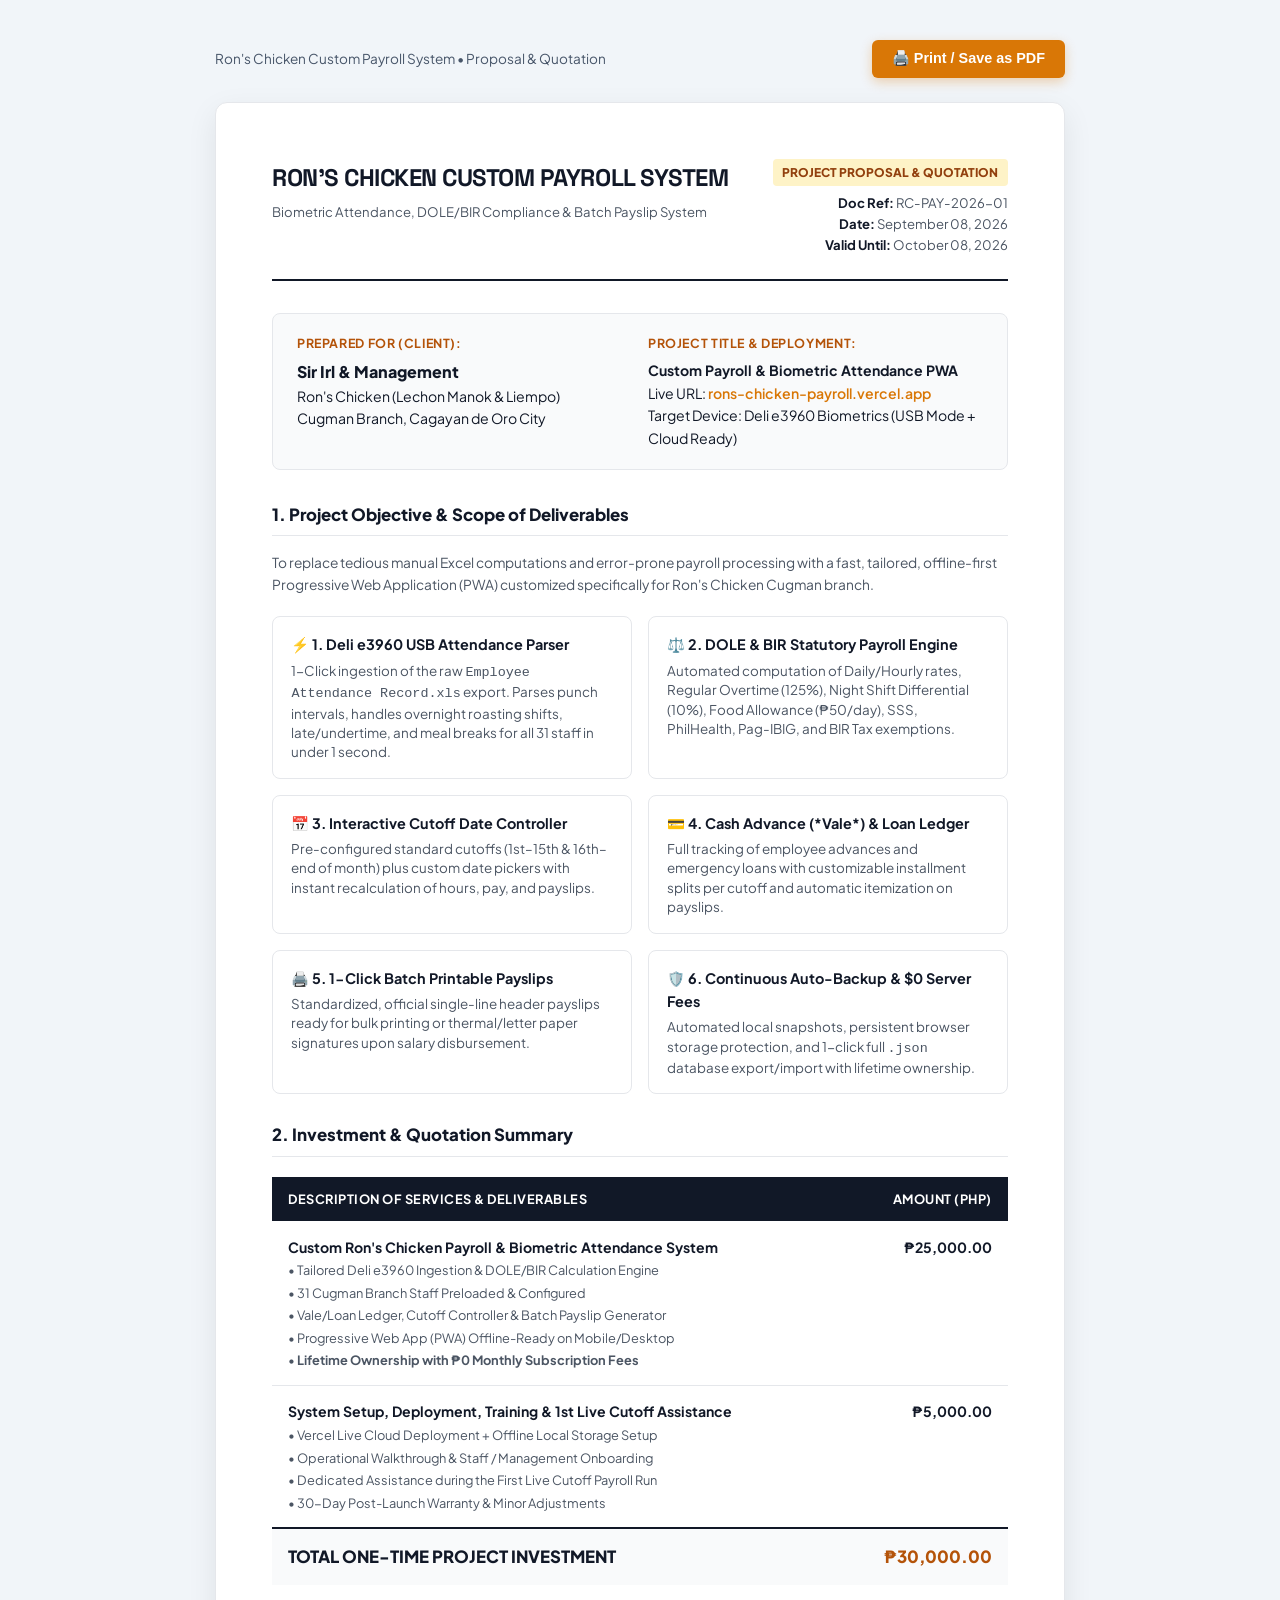
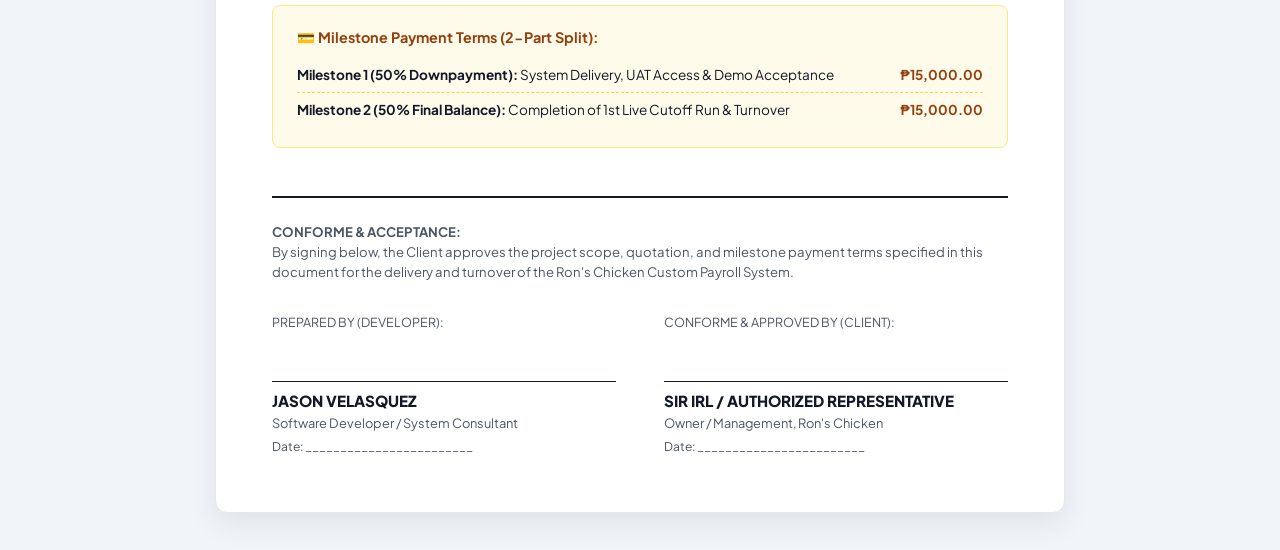
==== Rons_Chicken_Custom_Payroll_Proposal_Quotation.html @ 8d3a4d04 "Docs: add formal Project Proposal & Quotation document with Conforme section" ====
<!DOCTYPE html>
<html lang="en">
<head>
  <meta charset="UTF-8">
  <meta name="viewport" content="width=device-width, initial-scale=1.0">
  <title>Project Proposal & Quotation - Ron's Chicken Custom Payroll System</title>
  <style>
    @import url('https://fonts.googleapis.com/css2?family=Plus+Jakarta+Sans:wght@400;500;600;700;800&family=Space+Grotesk:wght@600;700&display=swap');

    :root {
      --primary: #d97706;
      --primary-dark: #b45309;
      --dark: #111827;
      --gray-50: #f9fafb;
      --gray-100: #f3f4f6;
      --gray-200: #e5e7eb;
      --gray-600: #4b5563;
      --gray-900: #111827;
      --emerald: #059669;
    }

    * {
      box-sizing: border-box;
      margin: 0;
      padding: 0;
    }

    body {
      font-family: 'Plus Jakarta Sans', -apple-system, BlinkMacSystemFont, sans-serif;
      color: var(--gray-900);
      background: #f1f5f9;
      padding: 2.5rem 1rem;
      line-height: 1.6;
    }

    .document-container {
      max-width: 850px;
      margin: 0 auto;
      background: #ffffff;
      padding: 3.5rem 3.5rem;
      border-radius: 12px;
      box-shadow: 0 10px 30px rgba(0, 0, 0, 0.08);
      border: 1px solid var(--gray-200);
    }

    /* Print Button Bar */
    .action-bar {
      max-width: 850px;
      margin: 0 auto 1.5rem;
      display: flex;
      justify-content: space-between;
      align-items: center;
    }

    .btn-print {
      background: #d97706;
      color: #fff;
      padding: 0.65rem 1.25rem;
      border-radius: 6px;
      font-weight: 700;
      font-size: 0.9rem;
      border: none;
      cursor: pointer;
      display: inline-flex;
      align-items: center;
      gap: 0.5rem;
      box-shadow: 0 4px 12px rgba(217, 119, 6, 0.3);
    }

    .btn-print:hover {
      background: #b45309;
    }

    /* Header */
    .header {
      display: flex;
      justify-content: space-between;
      align-items: flex-start;
      border-bottom: 2px solid var(--gray-900);
      padding-bottom: 1.5rem;
      margin-bottom: 2rem;
    }

    .brand-title {
      font-family: 'Space Grotesk', sans-serif;
      font-size: 1.5rem;
      font-weight: 800;
      color: var(--dark);
      letter-spacing: -0.02em;
    }

    .brand-sub {
      font-size: 0.82rem;
      color: var(--gray-600);
      margin-top: 0.25rem;
    }

    .proposal-meta {
      text-align: right;
      font-size: 0.82rem;
      color: var(--gray-600);
    }

    .proposal-meta strong {
      color: var(--dark);
    }

    .proposal-badge {
      display: inline-block;
      background: #fef3c7;
      color: #92400e;
      font-size: 0.75rem;
      font-weight: 800;
      padding: 0.25rem 0.6rem;
      border-radius: 4px;
      text-transform: uppercase;
      margin-bottom: 0.4rem;
    }

    /* Client Info */
    .client-card {
      background: var(--gray-50);
      border: 1px solid var(--gray-200);
      border-radius: 8px;
      padding: 1.25rem 1.5rem;
      margin-bottom: 2rem;
      display: grid;
      grid-template-columns: 1fr 1fr;
      gap: 1rem;
      font-size: 0.88rem;
    }

    .client-card h4 {
      font-size: 0.78rem;
      text-transform: uppercase;
      color: var(--primary-dark);
      letter-spacing: 0.05em;
      margin-bottom: 0.3rem;
    }

    /* Section Headings */
    .section-title {
      font-size: 1.05rem;
      font-weight: 800;
      color: var(--dark);
      border-bottom: 1px solid var(--gray-200);
      padding-bottom: 0.4rem;
      margin: 1.75rem 0 1rem;
      display: flex;
      align-items: center;
      gap: 0.5rem;
    }

    /* Scope Items */
    .scope-grid {
      display: grid;
      grid-template-columns: 1fr 1fr;
      gap: 1rem;
      margin-bottom: 1.5rem;
    }

    .scope-card {
      background: #fff;
      border: 1px solid var(--gray-200);
      border-radius: 8px;
      padding: 1rem 1.15rem;
      font-size: 0.84rem;
    }

    .scope-card strong {
      display: block;
      color: var(--dark);
      font-size: 0.9rem;
      margin-bottom: 0.25rem;
    }

    .scope-card p {
      color: var(--gray-600);
      line-height: 1.45;
    }

    /* Pricing Table */
    .table-pricing {
      width: 100%;
      border-collapse: collapse;
      margin: 1.25rem 0;
      font-size: 0.88rem;
    }

    .table-pricing th {
      background: var(--dark);
      color: #ffffff;
      text-align: left;
      padding: 0.75rem 1rem;
      font-size: 0.8rem;
      text-transform: uppercase;
      letter-spacing: 0.04em;
    }

    .table-pricing td {
      padding: 0.9rem 1rem;
      border-bottom: 1px solid var(--gray-200);
      vertical-align: top;
    }

    .table-pricing tr:last-child td {
      border-bottom: none;
    }

    .total-row td {
      font-weight: 800;
      font-size: 1.05rem;
      background: var(--gray-50);
      color: var(--dark);
      border-top: 2px solid var(--gray-900);
    }

    /* Milestone Box */
    .milestone-box {
      background: #fffbeb;
      border: 1px solid #fde68a;
      border-radius: 8px;
      padding: 1.25rem 1.5rem;
      margin: 1.25rem 0 2rem;
      font-size: 0.85rem;
    }

    .milestone-box h4 {
      color: #92400e;
      font-size: 0.9rem;
      margin-bottom: 0.5rem;
    }

    .milestone-step {
      display: flex;
      justify-content: space-between;
      padding: 0.4rem 0;
      border-bottom: 1px dashed #fcd34d;
    }

    .milestone-step:last-child {
      border-bottom: none;
    }

    /* Conforme Section */
    .conforme-section {
      margin-top: 3rem;
      border-top: 2px solid var(--gray-900);
      padding-top: 1.5rem;
    }

    .conforme-text {
      font-size: 0.82rem;
      color: var(--gray-600);
      margin-bottom: 2rem;
      line-height: 1.5;
    }

    .signatures-grid {
      display: grid;
      grid-template-columns: 1fr 1fr;
      gap: 3rem;
    }

    .sig-box {
      text-align: left;
    }

    .sig-line {
      border-top: 1px solid var(--gray-900);
      margin-top: 3rem;
      padding-top: 0.4rem;
    }

    .sig-name {
      font-weight: 800;
      font-size: 0.95rem;
      color: var(--dark);
    }

    .sig-title {
      font-size: 0.8rem;
      color: var(--gray-600);
    }

    @media print {
      body {
        background: #fff;
        padding: 0;
      }
      .document-container {
        border: none;
        box-shadow: none;
        padding: 1.5rem 1.5rem;
        max-width: 100%;
      }
      .action-bar {
        display: none;
      }
    }
  </style>
</head>
<body>

  <div class="action-bar">
    <div style="font-size: 0.85rem; color: #475569;">Ron's Chicken Custom Payroll System • Proposal & Quotation</div>
    <button class="btn-print" onclick="window.print()">🖨️ Print / Save as PDF</button>
  </div>

  <div class="document-container">
    <!-- Header -->
    <div class="header">
      <div>
        <div class="brand-title">RON'S CHICKEN CUSTOM PAYROLL SYSTEM</div>
        <div class="brand-sub">Biometric Attendance, DOLE/BIR Compliance & Batch Payslip System</div>
      </div>
      <div class="proposal-meta">
        <div class="proposal-badge">Project Proposal & Quotation</div>
        <div><strong>Doc Ref:</strong> RC-PAY-2026-01</div>
        <div><strong>Date:</strong> September 08, 2026</div>
        <div><strong>Valid Until:</strong> October 08, 2026</div>
      </div>
    </div>

    <!-- Client & Developer Details -->
    <div class="client-card">
      <div>
        <h4>Prepared For (Client):</h4>
        <div style="font-weight: 800; font-size: 1rem; color: var(--dark);">Sir Irl & Management</div>
        <div>Ron's Chicken (Lechon Manok & Liempo)</div>
        <div>Cugman Branch, Cagayan de Oro City</div>
      </div>
      <div>
        <h4>Project Title & Deployment:</h4>
        <div style="font-weight: 700;">Custom Payroll & Biometric Attendance PWA</div>
        <div>Live URL: <a href="https://rons-chicken-payroll.vercel.app" target="_blank" style="color: #d97706; text-decoration: none; font-weight: 600;">rons-chicken-payroll.vercel.app</a></div>
        <div>Target Device: Deli e3960 Biometrics (USB Mode + Cloud Ready)</div>
      </div>
    </div>

    <!-- Executive Summary -->
    <div class="section-title">1. Project Objective & Scope of Deliverables</div>
    <p style="font-size: 0.86rem; color: var(--gray-600); margin-bottom: 1.25rem;">
      To replace tedious manual Excel computations and error-prone payroll processing with a fast, tailored, offline-first Progressive Web Application (PWA) customized specifically for Ron's Chicken Cugman branch.
    </p>

    <div class="scope-grid">
      <div class="scope-card">
        <strong>⚡ 1. Deli e3960 USB Attendance Parser</strong>
        <p>1-Click ingestion of the raw <code>Employee Attendance Record.xls</code> export. Parses punch intervals, handles overnight roasting shifts, late/undertime, and meal breaks for all 31 staff in under 1 second.</p>
      </div>
      <div class="scope-card">
        <strong>⚖️ 2. DOLE & BIR Statutory Payroll Engine</strong>
        <p>Automated computation of Daily/Hourly rates, Regular Overtime (125%), Night Shift Differential (10%), Food Allowance (₱50/day), SSS, PhilHealth, Pag-IBIG, and BIR Tax exemptions.</p>
      </div>
      <div class="scope-card">
        <strong>📅 3. Interactive Cutoff Date Controller</strong>
        <p>Pre-configured standard cutoffs (1st–15th & 16th–end of month) plus custom date pickers with instant recalculation of hours, pay, and payslips.</p>
      </div>
      <div class="scope-card">
        <strong>💳 4. Cash Advance (*Vale*) & Loan Ledger</strong>
        <p>Full tracking of employee advances and emergency loans with customizable installment splits per cutoff and automatic itemization on payslips.</p>
      </div>
      <div class="scope-card">
        <strong>🖨️ 5. 1-Click Batch Printable Payslips</strong>
        <p>Standardized, official single-line header payslips ready for bulk printing or thermal/letter paper signatures upon salary disbursement.</p>
      </div>
      <div class="scope-card">
        <strong>🛡️ 6. Continuous Auto-Backup & $0 Server Fees</strong>
        <p>Automated local snapshots, persistent browser storage protection, and 1-click full <code>.json</code> database export/import with lifetime ownership.</p>
      </div>
    </div>

    <!-- Pricing Table -->
    <div class="section-title">2. Investment & Quotation Summary</div>
    <table class="table-pricing">
      <thead>
        <tr>
          <th style="width: 70%;">Description of Services & Deliverables</th>
          <th style="width: 30%; text-align: right;">Amount (PHP)</th>
        </tr>
      </thead>
      <tbody>
        <tr>
          <td>
            <strong>Custom Ron's Chicken Payroll & Biometric Attendance System</strong><br>
            <span style="font-size: 0.8rem; color: var(--gray-600);">
              • Tailored Deli e3960 Ingestion & DOLE/BIR Calculation Engine<br>
              • 31 Cugman Branch Staff Preloaded & Configured<br>
              • Vale/Loan Ledger, Cutoff Controller & Batch Payslip Generator<br>
              • Progressive Web App (PWA) Offline-Ready on Mobile/Desktop<br>
              • <strong>Lifetime Ownership with ₱0 Monthly Subscription Fees</strong>
            </span>
          </td>
          <td style="text-align: right; font-weight: 700;">₱25,000.00</td>
        </tr>
        <tr>
          <td>
            <strong>System Setup, Deployment, Training & 1st Live Cutoff Assistance</strong><br>
            <span style="font-size: 0.8rem; color: var(--gray-600);">
              • Vercel Live Cloud Deployment + Offline Local Storage Setup<br>
              • Operational Walkthrough & Staff / Management Onboarding<br>
              • Dedicated Assistance during the First Live Cutoff Payroll Run<br>
              • 30-Day Post-Launch Warranty & Minor Adjustments
            </span>
          </td>
          <td style="text-align: right; font-weight: 700;">₱5,000.00</td>
        </tr>
        <tr class="total-row">
          <td>TOTAL ONE-TIME PROJECT INVESTMENT</td>
          <td style="text-align: right; color: var(--primary-dark);">₱30,000.00</td>
        </tr>
      </tbody>
    </table>

    <!-- Milestone Payment Schedule -->
    <div class="milestone-box">
      <h4>💳 Milestone Payment Terms (2-Part Split):</h4>
      <div class="milestone-step">
        <span><strong>Milestone 1 (50% Downpayment):</strong> System Delivery, UAT Access & Demo Acceptance</span>
        <strong style="color: #92400e;">₱15,000.00</strong>
      </div>
      <div class="milestone-step">
        <span><strong>Milestone 2 (50% Final Balance):</strong> Completion of 1st Live Cutoff Run & Turnover</span>
        <strong style="color: #92400e;">₱15,000.00</strong>
      </div>
    </div>

    <!-- Conforme / Signatures -->
    <div class="conforme-section">
      <div class="conforme-text">
        <strong>CONFORME & ACCEPTANCE:</strong><br>
        By signing below, the Client approves the project scope, quotation, and milestone payment terms specified in this document for the delivery and turnover of the Ron's Chicken Custom Payroll System.
      </div>

      <div class="signatures-grid">
        <div class="sig-box">
          <div style="font-size: 0.78rem; text-transform: uppercase; color: var(--gray-600); margin-bottom: 0.2rem;">Prepared By (Developer):</div>
          <div class="sig-line">
            <div class="sig-name">JASON VELASQUEZ</div>
            <div class="sig-title">Software Developer / System Consultant</div>
            <div style="font-size: 0.75rem; color: var(--gray-600); margin-top: 0.2rem;">Date: ________________________</div>
          </div>
        </div>

        <div class="sig-box">
          <div style="font-size: 0.78rem; text-transform: uppercase; color: var(--gray-600); margin-bottom: 0.2rem;">Conforme & Approved By (Client):</div>
          <div class="sig-line">
            <div class="sig-name">SIR IRL / AUTHORIZED REPRESENTATIVE</div>
            <div class="sig-title">Owner / Management, Ron's Chicken</div>
            <div style="font-size: 0.75rem; color: var(--gray-600); margin-top: 0.2rem;">Date: ________________________</div>
          </div>
        </div>
      </div>
    </div>

  </div>

</body>
</html>
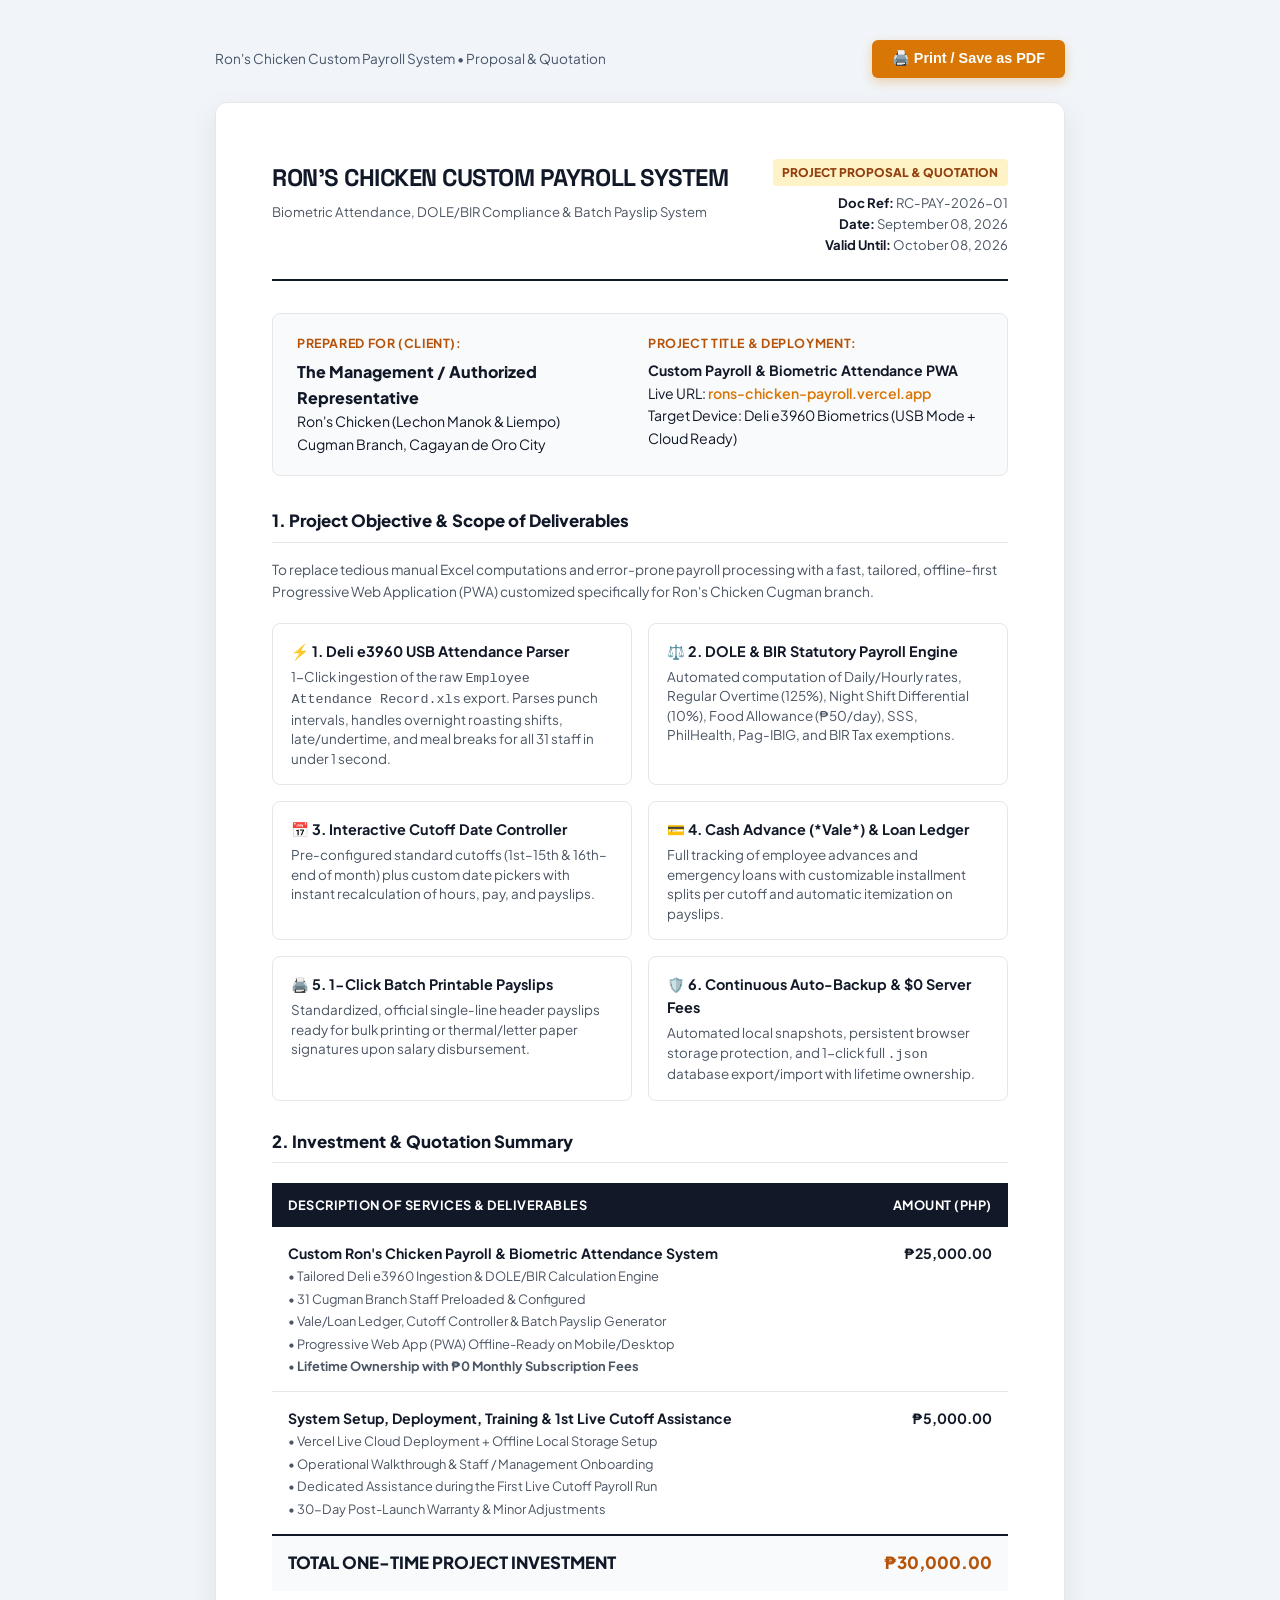
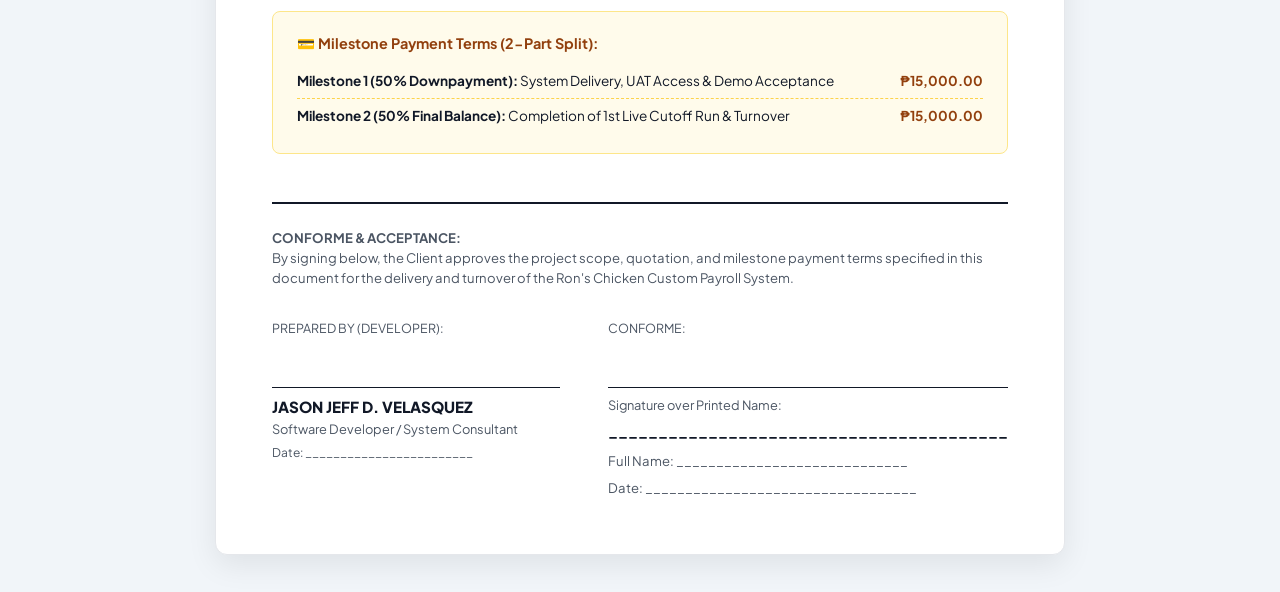
==== commit e75839dd: "Docs: update developer name, conforme box, and generate Rons_Chicken_Custom_Payroll_Proposal_Quotati" ====
--- a/Rons_Chicken_Custom_Payroll_Proposal_Quotation.html
+++ b/Rons_Chicken_Custom_Payroll_Proposal_Quotation.html
@@ -326,7 +326,7 @@
     <div class="client-card">
       <div>
         <h4>Prepared For (Client):</h4>
-        <div style="font-weight: 800; font-size: 1rem; color: var(--dark);">Sir Irl & Management</div>
+        <div style="font-weight: 800; font-size: 1rem; color: var(--dark);">The Management / Authorized Representative</div>
         <div>Ron's Chicken (Lechon Manok & Liempo)</div>
         <div>Cugman Branch, Cagayan de Oro City</div>
       </div>
@@ -437,18 +437,19 @@
         <div class="sig-box">
           <div style="font-size: 0.78rem; text-transform: uppercase; color: var(--gray-600); margin-bottom: 0.2rem;">Prepared By (Developer):</div>
           <div class="sig-line">
-            <div class="sig-name">JASON VELASQUEZ</div>
+            <div class="sig-name">JASON JEFF D. VELASQUEZ</div>
             <div class="sig-title">Software Developer / System Consultant</div>
             <div style="font-size: 0.75rem; color: var(--gray-600); margin-top: 0.2rem;">Date: ________________________</div>
           </div>
         </div>
 
         <div class="sig-box">
-          <div style="font-size: 0.78rem; text-transform: uppercase; color: var(--gray-600); margin-bottom: 0.2rem;">Conforme & Approved By (Client):</div>
+          <div style="font-size: 0.78rem; text-transform: uppercase; color: var(--gray-600); margin-bottom: 0.2rem;">Conforme:</div>
           <div class="sig-line">
-            <div class="sig-name">SIR IRL / AUTHORIZED REPRESENTATIVE</div>
-            <div class="sig-title">Owner / Management, Ron's Chicken</div>
-            <div style="font-size: 0.75rem; color: var(--gray-600); margin-top: 0.2rem;">Date: ________________________</div>
+            <div style="font-size: 0.8rem; color: var(--gray-600); margin-bottom: 0.25rem;">Signature over Printed Name:</div>
+            <div style="font-weight: 700; color: var(--dark); font-size: 0.95rem; min-height: 20px;">________________________________________</div>
+            <div style="font-size: 0.82rem; color: var(--gray-600); margin-top: 0.4rem;">Full Name: _____________________________</div>
+            <div style="font-size: 0.82rem; color: var(--gray-600); margin-top: 0.4rem;">Date: __________________________________</div>
           </div>
         </div>
       </div>
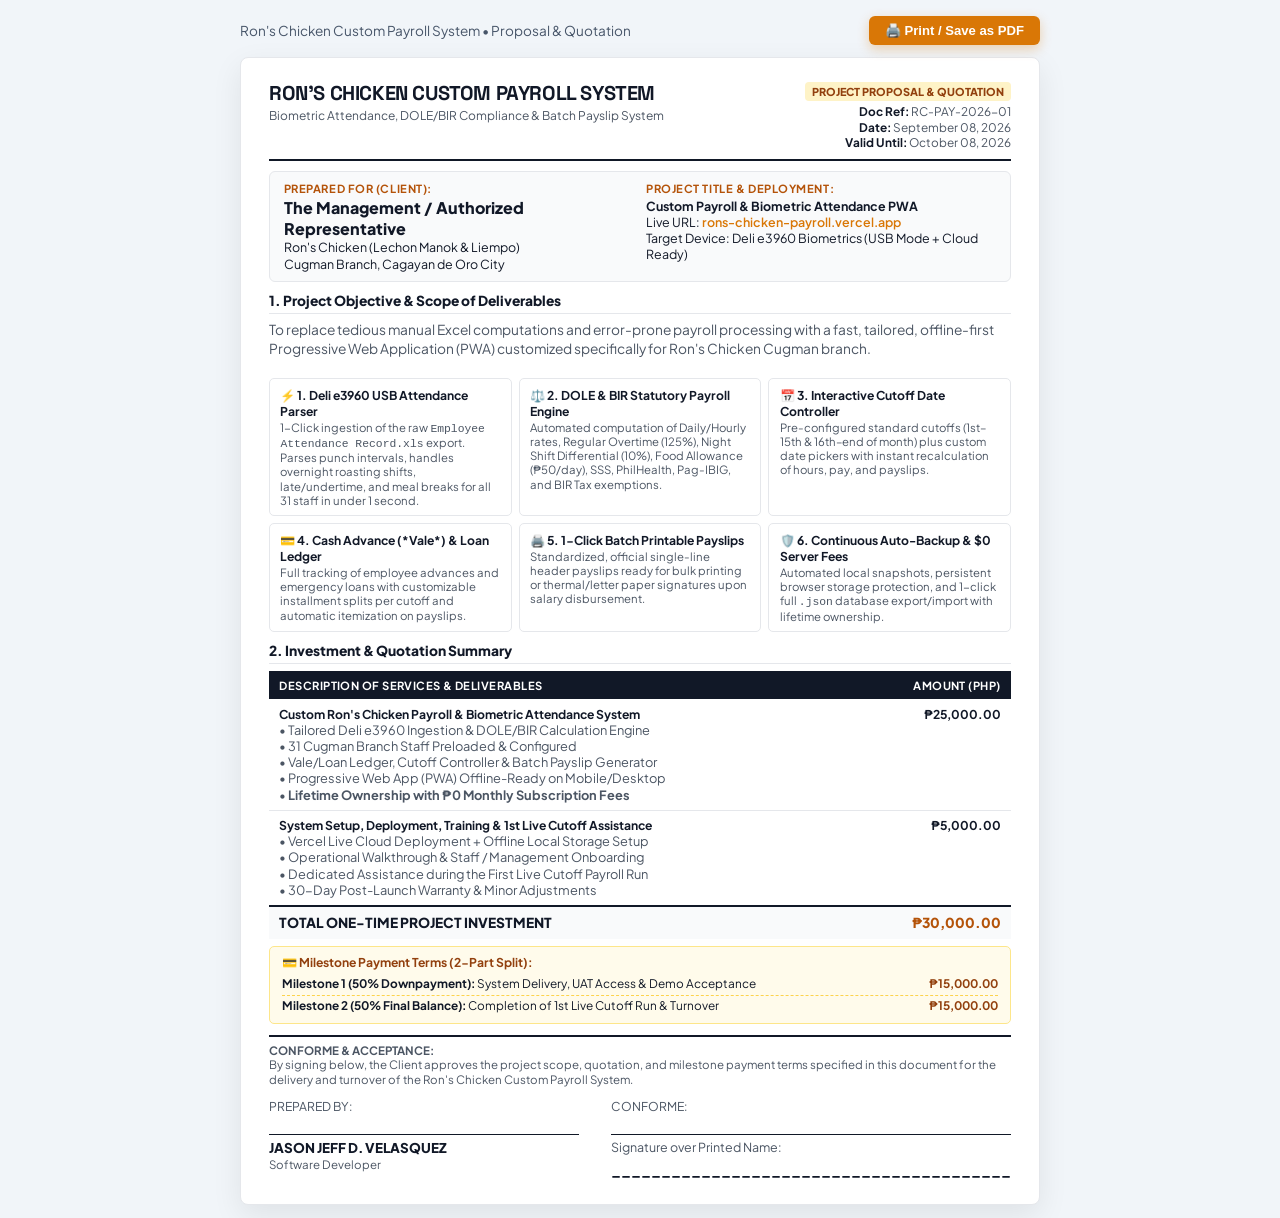
==== commit 2480d0d5: "Docs: clean up signature section and generate single-page proposal PDF" ====
--- a/Rons_Chicken_Custom_Payroll_Proposal_Quotation.html
+++ b/Rons_Chicken_Custom_Payroll_Proposal_Quotation.html
@@ -25,28 +25,34 @@
       padding: 0;
     }
 
+    @page {
+      size: A4 portrait;
+      margin: 6mm 8mm;
+    }
+
     body {
       font-family: 'Plus Jakarta Sans', -apple-system, BlinkMacSystemFont, sans-serif;
       color: var(--gray-900);
       background: #f1f5f9;
-      padding: 2.5rem 1rem;
-      line-height: 1.6;
+      padding: 1rem 0.5rem;
+      line-height: 1.35;
+      font-size: 0.8rem;
     }
 
     .document-container {
-      max-width: 850px;
+      max-width: 800px;
       margin: 0 auto;
       background: #ffffff;
-      padding: 3.5rem 3.5rem;
-      border-radius: 12px;
+      padding: 1.5rem 1.75rem;
+      border-radius: 8px;
       box-shadow: 0 10px 30px rgba(0, 0, 0, 0.08);
       border: 1px solid var(--gray-200);
     }
 
     /* Print Button Bar */
     .action-bar {
-      max-width: 850px;
-      margin: 0 auto 1.5rem;
+      max-width: 800px;
+      margin: 0 auto 0.75rem;
       display: flex;
       justify-content: space-between;
       align-items: center;
@@ -55,15 +61,15 @@
     .btn-print {
       background: #d97706;
       color: #fff;
-      padding: 0.65rem 1.25rem;
+      padding: 0.45rem 1rem;
       border-radius: 6px;
       font-weight: 700;
-      font-size: 0.9rem;
+      font-size: 0.82rem;
       border: none;
       cursor: pointer;
       display: inline-flex;
       align-items: center;
-      gap: 0.5rem;
+      gap: 0.4rem;
       box-shadow: 0 4px 12px rgba(217, 119, 6, 0.3);
     }
 
@@ -77,28 +83,30 @@
       justify-content: space-between;
       align-items: flex-start;
       border-bottom: 2px solid var(--gray-900);
-      padding-bottom: 1.5rem;
-      margin-bottom: 2rem;
+      padding-bottom: 0.5rem;
+      margin-bottom: 0.65rem;
     }
 
     .brand-title {
       font-family: 'Space Grotesk', sans-serif;
-      font-size: 1.5rem;
+      font-size: 1.25rem;
       font-weight: 800;
       color: var(--dark);
       letter-spacing: -0.02em;
+      line-height: 1.15;
     }
 
     .brand-sub {
-      font-size: 0.82rem;
+      font-size: 0.75rem;
       color: var(--gray-600);
-      margin-top: 0.25rem;
+      margin-top: 0.15rem;
     }
 
     .proposal-meta {
       text-align: right;
-      font-size: 0.82rem;
+      font-size: 0.74rem;
       color: var(--gray-600);
+      line-height: 1.3;
     }
 
     .proposal-meta strong {
@@ -109,98 +117,101 @@
       display: inline-block;
       background: #fef3c7;
       color: #92400e;
-      font-size: 0.75rem;
+      font-size: 0.68rem;
       font-weight: 800;
-      padding: 0.25rem 0.6rem;
+      padding: 0.15rem 0.45rem;
       border-radius: 4px;
       text-transform: uppercase;
-      margin-bottom: 0.4rem;
+      margin-bottom: 0.2rem;
     }
 
     /* Client Info */
     .client-card {
       background: var(--gray-50);
       border: 1px solid var(--gray-200);
-      border-radius: 8px;
-      padding: 1.25rem 1.5rem;
-      margin-bottom: 2rem;
+      border-radius: 6px;
+      padding: 0.55rem 0.85rem;
+      margin-bottom: 0.65rem;
       display: grid;
       grid-template-columns: 1fr 1fr;
-      gap: 1rem;
-      font-size: 0.88rem;
+      gap: 0.75rem;
+      font-size: 0.78rem;
+      line-height: 1.3;
     }
 
     .client-card h4 {
-      font-size: 0.78rem;
+      font-size: 0.7rem;
       text-transform: uppercase;
       color: var(--primary-dark);
       letter-spacing: 0.05em;
-      margin-bottom: 0.3rem;
+      margin-bottom: 0.15rem;
     }
 
     /* Section Headings */
     .section-title {
-      font-size: 1.05rem;
+      font-size: 0.86rem;
       font-weight: 800;
       color: var(--dark);
       border-bottom: 1px solid var(--gray-200);
-      padding-bottom: 0.4rem;
-      margin: 1.75rem 0 1rem;
+      padding-bottom: 0.15rem;
+      margin: 0.6rem 0 0.45rem;
       display: flex;
       align-items: center;
-      gap: 0.5rem;
-    }
-
-    /* Scope Items */
+      gap: 0.35rem;
+    }
+
+    /* Scope Items (3 Columns) */
     .scope-grid {
       display: grid;
-      grid-template-columns: 1fr 1fr;
-      gap: 1rem;
-      margin-bottom: 1.5rem;
+      grid-template-columns: repeat(3, 1fr);
+      gap: 0.45rem;
+      margin-bottom: 0.65rem;
     }
 
     .scope-card {
       background: #fff;
       border: 1px solid var(--gray-200);
-      border-radius: 8px;
-      padding: 1rem 1.15rem;
-      font-size: 0.84rem;
+      border-radius: 5px;
+      padding: 0.45rem 0.65rem;
+      font-size: 0.73rem;
     }
 
     .scope-card strong {
       display: block;
       color: var(--dark);
-      font-size: 0.9rem;
-      margin-bottom: 0.25rem;
+      font-size: 0.76rem;
+      margin-bottom: 0.1rem;
     }
 
     .scope-card p {
       color: var(--gray-600);
-      line-height: 1.45;
+      line-height: 1.25;
+      font-size: 0.71rem;
     }
 
     /* Pricing Table */
     .table-pricing {
       width: 100%;
       border-collapse: collapse;
-      margin: 1.25rem 0;
-      font-size: 0.88rem;
+      margin: 0.45rem 0;
+      font-size: 0.76rem;
     }
 
     .table-pricing th {
       background: var(--dark);
       color: #ffffff;
       text-align: left;
-      padding: 0.75rem 1rem;
-      font-size: 0.8rem;
+      padding: 0.4rem 0.65rem;
+      font-size: 0.7rem;
       text-transform: uppercase;
       letter-spacing: 0.04em;
     }
 
     .table-pricing td {
-      padding: 0.9rem 1rem;
+      padding: 0.45rem 0.65rem;
       border-bottom: 1px solid var(--gray-200);
       vertical-align: top;
+      line-height: 1.25;
     }
 
     .table-pricing tr:last-child td {
@@ -209,32 +220,33 @@
 
     .total-row td {
       font-weight: 800;
-      font-size: 1.05rem;
+      font-size: 0.86rem;
       background: var(--gray-50);
       color: var(--dark);
       border-top: 2px solid var(--gray-900);
+      padding: 0.45rem 0.65rem;
     }
 
     /* Milestone Box */
     .milestone-box {
       background: #fffbeb;
       border: 1px solid #fde68a;
-      border-radius: 8px;
-      padding: 1.25rem 1.5rem;
-      margin: 1.25rem 0 2rem;
-      font-size: 0.85rem;
+      border-radius: 5px;
+      padding: 0.45rem 0.75rem;
+      margin: 0.45rem 0 0.65rem;
+      font-size: 0.74rem;
     }
 
     .milestone-box h4 {
       color: #92400e;
-      font-size: 0.9rem;
-      margin-bottom: 0.5rem;
+      font-size: 0.76rem;
+      margin-bottom: 0.2rem;
     }
 
     .milestone-step {
       display: flex;
       justify-content: space-between;
-      padding: 0.4rem 0;
+      padding: 0.15rem 0;
       border-bottom: 1px dashed #fcd34d;
     }
 
@@ -244,22 +256,24 @@
 
     /* Conforme Section */
     .conforme-section {
-      margin-top: 3rem;
+      margin-top: 0.65rem;
       border-top: 2px solid var(--gray-900);
-      padding-top: 1.5rem;
+      padding-top: 0.45rem;
+      page-break-inside: avoid;
+      break-inside: avoid;
     }
 
     .conforme-text {
-      font-size: 0.82rem;
+      font-size: 0.72rem;
       color: var(--gray-600);
-      margin-bottom: 2rem;
-      line-height: 1.5;
+      margin-bottom: 0.65rem;
+      line-height: 1.25;
     }
 
     .signatures-grid {
       display: grid;
       grid-template-columns: 1fr 1fr;
-      gap: 3rem;
+      gap: 2rem;
     }
 
     .sig-box {
@@ -268,18 +282,18 @@
 
     .sig-line {
       border-top: 1px solid var(--gray-900);
-      margin-top: 3rem;
-      padding-top: 0.4rem;
+      margin-top: 1.25rem;
+      padding-top: 0.25rem;
     }
 
     .sig-name {
       font-weight: 800;
-      font-size: 0.95rem;
+      font-size: 0.84rem;
       color: var(--dark);
     }
 
     .sig-title {
-      font-size: 0.8rem;
+      font-size: 0.72rem;
       color: var(--gray-600);
     }
 
@@ -287,15 +301,21 @@
       body {
         background: #fff;
         padding: 0;
+        margin: 0;
       }
       .document-container {
         border: none;
         box-shadow: none;
-        padding: 1.5rem 1.5rem;
+        padding: 0;
         max-width: 100%;
+        margin: 0;
       }
       .action-bar {
         display: none;
+      }
+      .conforme-section {
+        page-break-inside: avoid;
+        break-inside: avoid;
       }
     }
   </style>
@@ -435,21 +455,18 @@
 
       <div class="signatures-grid">
         <div class="sig-box">
-          <div style="font-size: 0.78rem; text-transform: uppercase; color: var(--gray-600); margin-bottom: 0.2rem;">Prepared By (Developer):</div>
+          <div style="font-size: 0.76rem; text-transform: uppercase; color: var(--gray-600); margin-bottom: 0.2rem;">Prepared By:</div>
           <div class="sig-line">
             <div class="sig-name">JASON JEFF D. VELASQUEZ</div>
-            <div class="sig-title">Software Developer / System Consultant</div>
-            <div style="font-size: 0.75rem; color: var(--gray-600); margin-top: 0.2rem;">Date: ________________________</div>
+            <div class="sig-title">Software Developer</div>
           </div>
         </div>
 
         <div class="sig-box">
-          <div style="font-size: 0.78rem; text-transform: uppercase; color: var(--gray-600); margin-bottom: 0.2rem;">Conforme:</div>
+          <div style="font-size: 0.76rem; text-transform: uppercase; color: var(--gray-600); margin-bottom: 0.2rem;">Conforme:</div>
           <div class="sig-line">
-            <div style="font-size: 0.8rem; color: var(--gray-600); margin-bottom: 0.25rem;">Signature over Printed Name:</div>
+            <div style="font-size: 0.78rem; color: var(--gray-600); margin-bottom: 0.25rem;">Signature over Printed Name:</div>
             <div style="font-weight: 700; color: var(--dark); font-size: 0.95rem; min-height: 20px;">________________________________________</div>
-            <div style="font-size: 0.82rem; color: var(--gray-600); margin-top: 0.4rem;">Full Name: _____________________________</div>
-            <div style="font-size: 0.82rem; color: var(--gray-600); margin-top: 0.4rem;">Date: __________________________________</div>
           </div>
         </div>
       </div>
